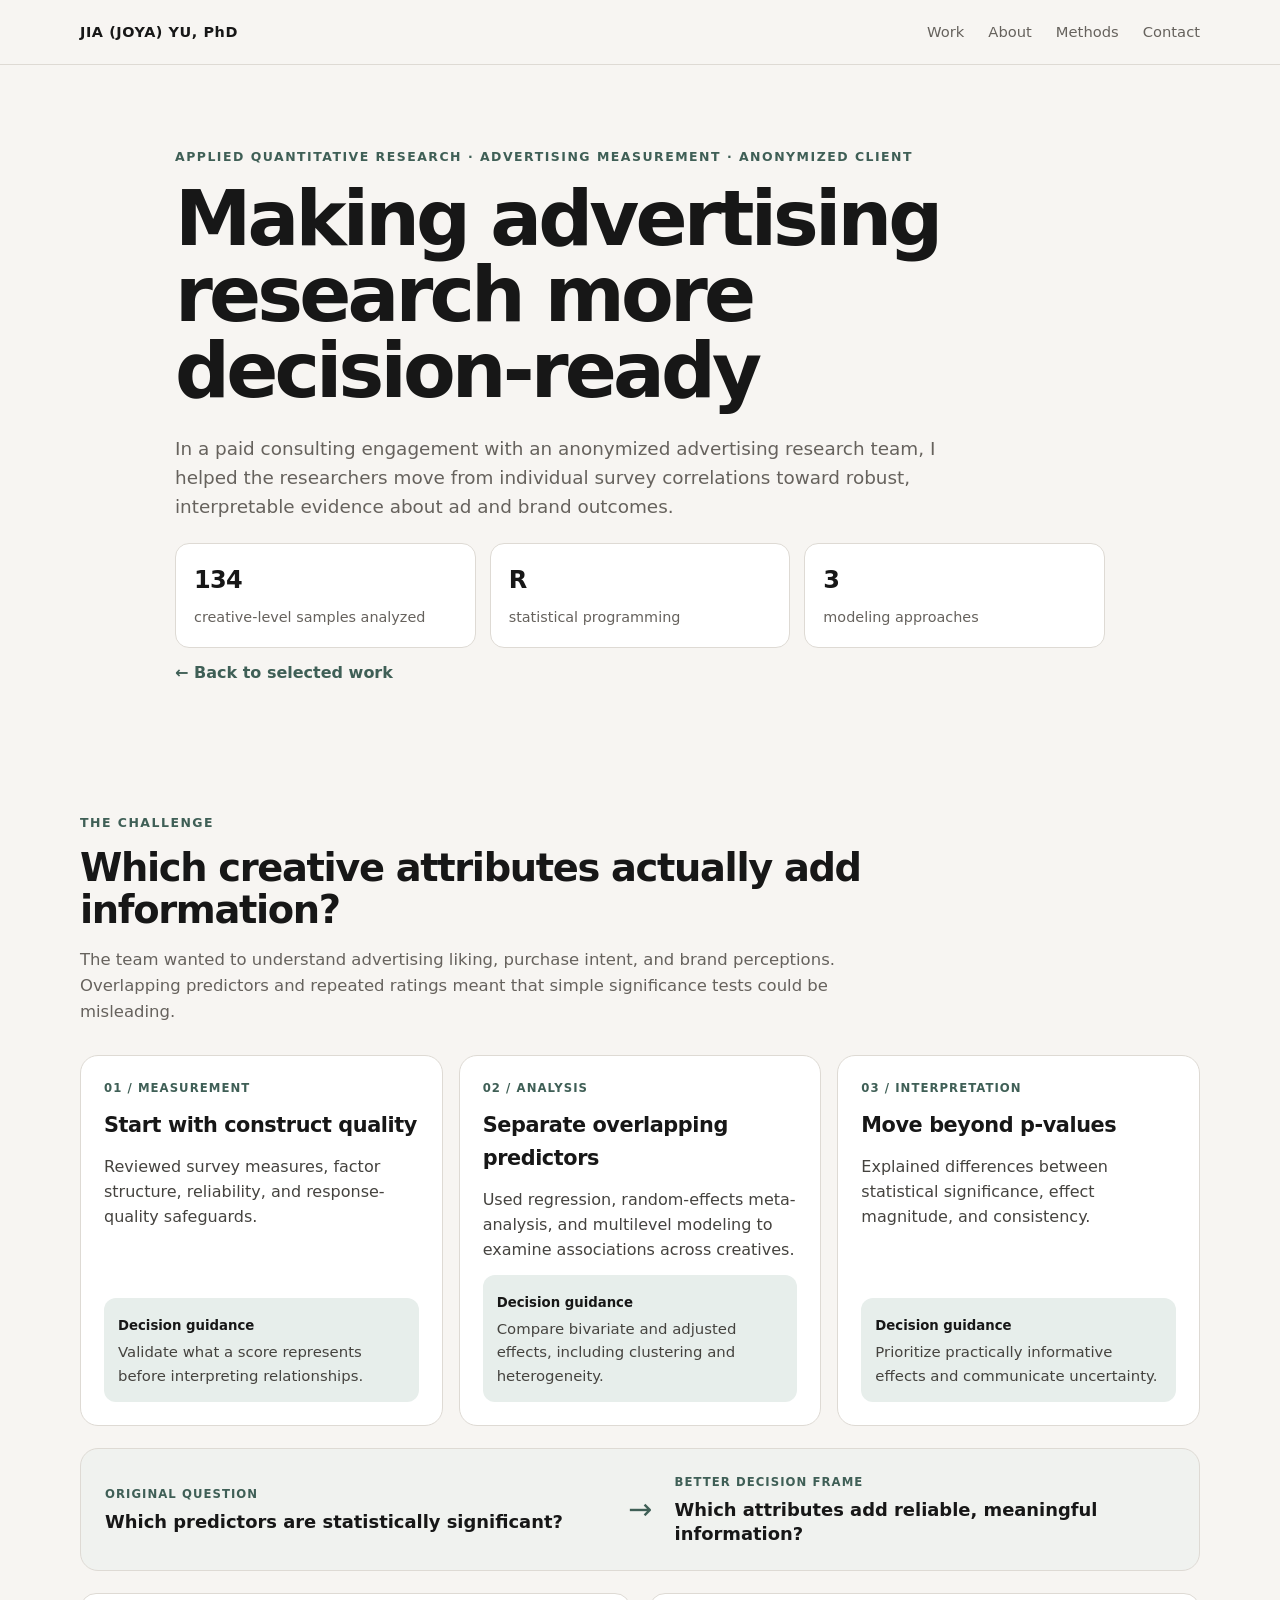
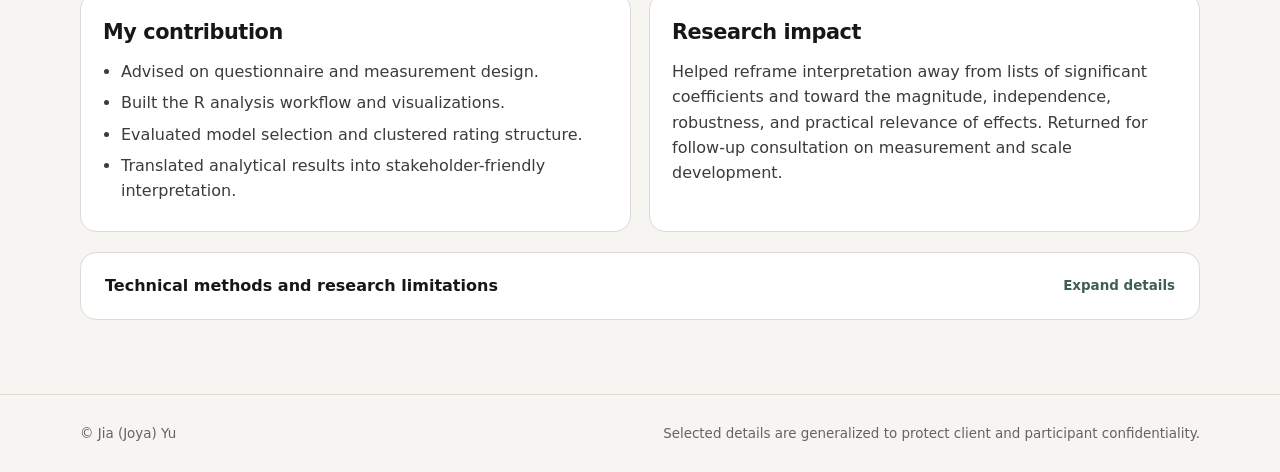
==== advertising-measurement.html @ f3799dc9 "Add anonymized advertising measurement research case" ====
<!DOCTYPE html><html lang="en"><head>
<meta name="robots" content="noindex, nofollow"><meta charset="UTF-8"><meta name="viewport" content="width=device-width,initial-scale=1"><title>Advertising Measurement Research (Anonymized) | Jia (Joya) Yu</title><link rel="stylesheet" href="styles.css"></head><body><header class="site-header"><div class="wrap nav"><a class="brand" href="index.html">JIA (JOYA) YU, PhD</a><nav><a href="index.html#work">Work</a><a href="index.html#about">About</a><a href="index.html#methods">Methods</a><a href="index.html#contact">Contact</a></nav></div></header><main><section class="case-hero wrap"><div class="eyebrow">APPLIED QUANTITATIVE RESEARCH · ADVERTISING MEASUREMENT · ANONYMIZED CLIENT</div><h1>Making advertising research more decision-ready</h1><p class="case-summary">In a paid consulting engagement with an anonymized advertising research team, I helped the researchers move from individual survey correlations toward robust, interpretable evidence about ad and brand outcomes.</p><div class="stat-row"><div class="stat"><strong>134</strong><span>creative-level samples analyzed</span></div><div class="stat"><strong>R</strong><span>statistical programming</span></div><div class="stat"><strong>3</strong><span>modeling approaches</span></div></div><a class="back" href="index.html#work">← Back to selected work</a></section>
<section class="section wrap compact-case"><div class="section-heading"><div class="eyebrow">THE CHALLENGE</div><h2>Which creative attributes actually add information?</h2><p class="case-summary">The team wanted to understand advertising liking, purchase intent, and brand perceptions. Overlapping predictors and repeated ratings meant that simple significance tests could be misleading.</p></div>
<div class="insight-grid"><article class="insight-card"><div class="insight-number">01 / MEASUREMENT</div><h3>Start with construct quality</h3><p>Reviewed survey measures, factor structure, reliability, and response-quality safeguards.</p><div class="insight-action"><strong>Decision guidance</strong><p>Validate what a score represents before interpreting relationships.</p></div></article>
<article class="insight-card"><div class="insight-number">02 / ANALYSIS</div><h3>Separate overlapping predictors</h3><p>Used regression, random-effects meta-analysis, and multilevel modeling to examine associations across creatives.</p><div class="insight-action"><strong>Decision guidance</strong><p>Compare bivariate and adjusted effects, including clustering and heterogeneity.</p></div></article>
<article class="insight-card"><div class="insight-number">03 / INTERPRETATION</div><h3>Move beyond p-values</h3><p>Explained differences between statistical significance, effect magnitude, and consistency.</p><div class="insight-action"><strong>Decision guidance</strong><p>Prioritize practically informative effects and communicate uncertainty.</p></div></article></div>
<div class="decision-strip"><div><span class="decision-label">ORIGINAL QUESTION</span><strong>Which predictors are statistically significant?</strong></div><span class="decision-arrow" aria-hidden="true">→</span><div><span class="decision-label">BETTER DECISION FRAME</span><strong>Which attributes add reliable, meaningful information?</strong></div></div>
<div class="case-grid compact-grid"><div class="case-block"><h3>My contribution</h3><ul><li>Advised on questionnaire and measurement design.</li><li>Built the R analysis workflow and visualizations.</li><li>Evaluated model selection and clustered rating structure.</li><li>Translated analytical results into stakeholder-friendly interpretation.</li></ul></div><div class="case-block"><h3>Research impact</h3><p>Helped reframe interpretation away from lists of significant coefficients and toward the magnitude, independence, robustness, and practical relevance of effects. Returned for follow-up consultation on measurement and scale development.</p></div></div>
<details class="method-details"><summary>Technical methods and research limitations <span>Expand details</span></summary><div class="method-inner"><p><strong>Analyses:</strong> Creative-level regression, random-effects meta-analysis, and multilevel models for repeated or clustered ratings; measurement and factor-structure checks.</p><p><strong>Methodological judgment:</strong> Considered multicollinearity, response quality, higher-level sample size, scale development, effect-size interpretation, and the information loss caused by dichotomizing continuous responses.</p><p><strong>Limits:</strong> Observational survey associations do not establish causal effects. This page does not claim measured business lift, product launches, or adoption of specific recommendations. Findings are generalized to protect client confidentiality.</p></div></details></section></main><footer><div class="wrap footer-copy"><span>© Jia (Joya) Yu</span><span>Selected details are generalized to protect client and participant confidentiality.</span></div></footer></body></html>
---- styles.css ----
:root {
  --bg: #f7f5f2;
  --paper: #ffffff;
  --text: #171717;
  --muted: #66625d;
  --line: #dedad4;
  --accent: #3f5f56;
  --accent-soft: #e7eeeb;
  --max: 1120px;
}
* { box-sizing: border-box; }
html { scroll-behavior: smooth; }
body {
  margin: 0; background: var(--bg); color: var(--text);
  font-family: Inter, ui-sans-serif, system-ui, -apple-system, BlinkMacSystemFont, "Segoe UI", sans-serif;
  line-height: 1.58;
}
a { color: inherit; }
.wrap { width: min(var(--max), calc(100% - 40px)); margin: 0 auto; }
.site-header {
  position: sticky; top: 0; z-index: 10;
  background: rgba(247,245,242,.95); backdrop-filter: blur(10px);
  border-bottom: 1px solid var(--line);
}
.nav { display:flex; align-items:center; justify-content:space-between; min-height:64px; }
.brand { font-weight:760; letter-spacing:.04em; font-size:.9rem; text-decoration:none; }
nav { display:flex; gap:24px; }
nav a { text-decoration:none; font-size:.92rem; color:var(--muted); }
nav a:hover { color:var(--text); }

.hero { padding: 92px 0 78px; max-width: 1020px; }
.eyebrow { color:var(--accent); font-size:.78rem; font-weight:800; letter-spacing:.12em; margin-bottom:14px; }
h1 { font-size:clamp(2.8rem, 7vw, 5.4rem); line-height:.99; letter-spacing:-.05em; margin:0 0 25px; }
h2 { font-size:clamp(2rem, 4vw, 3.1rem); line-height:1.08; letter-spacing:-.035em; margin:0; }
h3 { font-size:1.5rem; margin:0 0 10px; letter-spacing:-.02em; }
h4 { margin:0 0 8px; }
.hero-copy { max-width:780px; font-size:1.2rem; color:var(--muted); margin:0 0 28px; }
.hero-actions { display:flex; gap:12px; flex-wrap:wrap; }
.button { text-decoration:none; border-radius:999px; padding:11px 18px; font-weight:700; font-size:.95rem; border:1px solid var(--line); }
.primary { background:var(--accent); color:#fff; border-color:var(--accent); }
.secondary { background:transparent; }

.section { padding:74px 0; }
.section-heading { max-width:770px; margin-bottom:32px; }
.project-grid { display:grid; grid-template-columns:repeat(2,minmax(0,1fr)); gap:18px; }
.card {
  background:var(--paper); border:1px solid var(--line); border-radius:18px; padding:26px;
  display:flex; flex-direction:column; min-height:330px;
}
.card-kicker { font-size:.72rem; font-weight:800; color:var(--accent); letter-spacing:.08em; }
.card h3 { margin:10px 0 12px; }
.card p { color:var(--muted); margin-top:0; }
.meta {
  margin-top:auto; border-top:1px solid var(--line); padding-top:15px; display:grid; gap:3px;
}
.meta span { font-size:.75rem; color:var(--muted); text-transform:uppercase; letter-spacing:.07em; }
.meta strong { font-size:.95rem; }
.takeaway { margin-top:14px; background:var(--accent-soft); border-radius:12px; padding:12px 14px; font-size:.9rem; }
.confidentiality { color:var(--muted); font-size:.88rem; margin-top:20px; }

.alt { background:#ece9e4; }
.split { display:grid; grid-template-columns:.9fr 1.1fr; gap:56px; align-items:start; }
.body-copy p { margin-top:0; font-size:1.05rem; color:#3b3936; }

.methods-grid { display:grid; grid-template-columns:repeat(3,1fr); gap:18px; }
.methods-grid > div { border-top:1px solid var(--line); padding-top:16px; }
.methods-grid p { color:var(--muted); margin:0; }

.contact { display:grid; grid-template-columns:1.1fr .9fr; gap:44px; align-items:end; }
.contact-links { display:grid; gap:8px; color:var(--muted); }
.contact-links a { color:var(--text); font-weight:750; text-decoration:none; }

.case-hero { padding:82px 0 54px; max-width:930px; }
.case-hero h1 { font-size:clamp(2.5rem,6vw,4.8rem); }
.case-summary { max-width:800px; font-size:1.15rem; color:var(--muted); }
.case-grid { display:grid; grid-template-columns:1fr 1fr; gap:18px; }
.case-block {
  background:var(--paper); border:1px solid var(--line); border-radius:16px; padding:24px;
}
.case-block p { margin:0; color:#3d3b38; }
.case-block ul { margin:8px 0 0 18px; padding:0; color:#3d3b38; }
.case-block li { margin:6px 0; }
.full { grid-column:1 / -1; }
.callout {
  background:var(--accent-soft); border-radius:16px; padding:24px;
  font-size:1.08rem;
}
.stat-row { display:grid; grid-template-columns:repeat(3,1fr); gap:14px; margin-top:22px; }
.stat { background:var(--paper); border:1px solid var(--line); border-radius:14px; padding:18px; }
.stat strong { display:block; font-size:1.5rem; letter-spacing:-.03em; margin-bottom:4px; }
.stat span { color:var(--muted); font-size:.9rem; }
.back { display:inline-block; margin-top:12px; color:var(--accent); font-weight:750; text-decoration:none; }

footer { padding:28px 0; border-top:1px solid var(--line); }
.footer-copy { display:flex; justify-content:space-between; gap:16px; color:var(--muted); font-size:.84rem; }

@media (max-width:760px) {
  nav { gap:14px; }
  nav a { font-size:.84rem; }
  .hero, .case-hero { padding:72px 0 54px; }
  .project-grid, .split, .methods-grid, .contact, .case-grid, .stat-row { grid-template-columns:1fr; }
  .full { grid-column:auto; }
  .card { min-height:auto; }
  .footer-copy { flex-direction:column; }
}

.portfolio-visual { margin: 26px 0 10px; }
.portfolio-visual img { width:100%; height:auto; display:block; border-radius:18px; border:1px solid var(--line); }
.visual-note { color:var(--muted); font-size:.88rem; margin-top:8px; }

.span-feature-grid { display:grid; grid-template-columns:repeat(3,1fr); gap:16px; margin-top:20px; }
.span-feature { background:#fbfaf8; border:1px solid var(--line); border-radius:16px; padding:20px; min-height:170px; }
.span-feature h4 { margin:0 0 8px; font-size:1.05rem; }
.span-feature p { margin:0; color:var(--muted); }
.dashboard-hero { background:#fff; border:1px solid var(--line); border-radius:18px; padding:18px; }
.dashboard-hero img { width:100%; display:block; border-radius:12px; }
.screen-grid { display:grid; grid-template-columns:1fr 1fr; gap:18px; margin-top:20px; }
.screen-card { background:#fbfaf8; border:1px solid var(--line); border-radius:16px; padding:14px; }
.screen-card img { width:100%; height:auto; display:block; border-radius:10px; border:1px solid var(--line); }
.screen-card h4 { margin:12px 0 5px; }
.screen-card p { margin:0; color:var(--muted); font-size:.92rem; }
@media (max-width:760px) {
  .span-feature-grid, .screen-grid { grid-template-columns:1fr; }
  .span-feature { min-height:auto; }
}

.dashboard-feature{background:#fff;border:1px solid var(--line);border-radius:18px;padding:18px;margin-top:18px}
.dashboard-feature img{width:100%;height:auto;display:block;border-radius:12px}
.screen-grid{display:grid;grid-template-columns:1fr 1fr;gap:18px;margin-top:18px}
.screen-card{background:#fbfaf8;border:1px solid var(--line);border-radius:16px;padding:14px}
.screen-card img{width:100%;height:auto;display:block;border-radius:10px;border:1px solid var(--line)}
.screen-card h4{margin:12px 0 5px}
.screen-card p{margin:0;color:var(--muted);font-size:.92rem}
.feature-grid{display:grid;grid-template-columns:repeat(3,1fr);gap:16px;margin-top:18px}
.feature-grid>div{background:#fbfaf8;border:1px solid var(--line);border-radius:14px;padding:18px}
.feature-grid p{margin:0;color:var(--muted)}
@media(max-width:760px){.screen-grid,.feature-grid{grid-template-columns:1fr}}

.covid-visual{margin:22px 0 8px}
.covid-visual img{width:100%;height:auto;display:block;border-radius:18px;border:1px solid var(--line)}
.original-slide{background:#fff;border:1px solid var(--line);border-radius:18px;padding:14px}
.original-slide img{width:100%;height:auto;display:block;border-radius:10px}
.result-grid{display:grid;grid-template-columns:repeat(3,1fr);gap:16px}
.result-grid>div{background:#fbfaf8;border:1px solid var(--line);border-radius:14px;padding:18px}
.result-grid strong{display:block;font-size:1.3rem;margin-bottom:6px}
@media(max-width:760px){.result-grid{grid-template-columns:1fr}}

.impact-metrics{display:grid;grid-template-columns:repeat(4,1fr);gap:14px;margin:20px 0 18px}
.impact-metric{background:#fbfaf8;border:1px solid var(--line);border-radius:16px;padding:18px;text-align:center}
.impact-metric strong{display:block;font-size:1.7rem;line-height:1.1;margin-bottom:6px}
.impact-metric span{display:block;color:var(--muted);font-size:.92rem;line-height:1.35}
.institution-strip{margin-top:16px;padding:16px 18px;background:#fff;border:1px solid var(--line);border-radius:14px;color:var(--muted);line-height:1.65}
.topic-chips{display:flex;flex-wrap:wrap;gap:8px;margin-top:14px}
.topic-chips span{background:var(--accent-soft);border-radius:999px;padding:7px 11px;font-size:.9rem}
@media(max-width:760px){.impact-metrics{grid-template-columns:1fr 1fr}}

/* Compact, decision-led research case studies */
.compact-case .section-heading{max-width:850px;margin-bottom:30px}
.compact-case .section-heading h2{font-size:clamp(1.65rem,3vw,2.55rem)}
.compact-case .section-heading .case-summary{font-size:1.03rem}
.insight-grid{display:grid;grid-template-columns:repeat(3,minmax(0,1fr));gap:16px;margin-bottom:22px}
.insight-card{background:var(--paper);border:1px solid var(--line);border-radius:18px;padding:23px;display:flex;flex-direction:column;gap:12px}
.insight-card h3{font-size:1.3rem;margin:0}
.insight-card>p{margin:0;color:#45433f}
.insight-number,.decision-label{font-size:.73rem;font-weight:800;letter-spacing:.09em;color:var(--accent)}
.insight-action{margin-top:auto;background:var(--accent-soft);border-radius:12px;padding:14px}
.insight-action>strong{font-size:.83rem}
.insight-action p{margin:4px 0 0;font-size:.93rem;color:#45433f}
.decision-strip{display:grid;grid-template-columns:1fr 45px 1fr;align-items:center;gap:12px;padding:24px;border:1px solid var(--line);border-radius:18px;background:#f0f2ef;margin:0 0 22px}
.decision-strip>div{display:grid;gap:6px}
.decision-strip strong{font-size:1.12rem;line-height:1.35}
.decision-arrow{text-align:center;color:var(--accent);font-size:1.8rem}
.compact-grid{margin-bottom:20px}
.compact-grid .case-block{padding:22px}
.compact-grid .case-block h3{font-size:1.3rem}
.compact-grid .visual-note{margin-top:14px}
.method-details{border:1px solid var(--line);background:var(--paper);border-radius:16px;overflow:hidden}
.method-details summary{cursor:pointer;list-style:none;font-weight:750;padding:20px 24px;display:flex;justify-content:space-between;align-items:center;gap:15px}
.method-details summary::-webkit-details-marker{display:none}
.method-details summary span{color:var(--accent);font-size:.84rem}
.method-inner{border-top:1px solid var(--line);padding:20px 24px;color:#45433f}
.method-inner p{margin:0 0 14px}
.method-inner p:last-child{margin-bottom:0}
@media(max-width:800px){.insight-grid{grid-template-columns:1fr}.decision-strip{grid-template-columns:1fr}.decision-arrow{transform:rotate(90deg)}}

/* Emerging AI research interests */
.exploring-grid{display:grid;grid-template-columns:1fr 1fr;gap:20px}
.explore-item{border-top:2px solid var(--accent);padding:20px 4px 4px}
.explore-item h3{font-size:1.25rem}
.explore-item p{margin:0;color:#45433f}
.exploring-footnote{margin:26px 0 0;color:var(--muted);font-size:.96rem;max-width:880px}
.exploring-footnote a{color:var(--accent);font-weight:700}
@media(max-width:760px){.exploring-grid{grid-template-columns:1fr}}

/* AI product prototypes, visual case study */
.prototype-hero{padding-bottom:30px}
.prototype-section{padding-top:18px}
.prototype-feature{display:grid;grid-template-columns:minmax(230px,.85fr) minmax(0,1.15fr);gap:clamp(28px,5vw,80px);align-items:center;padding:36px 0 68px;border-bottom:1px solid var(--line)}
.prototype-feature-reverse .prototype-image{order:2}
.prototype-feature-reverse .prototype-copy{order:1}
.prototype-image{display:flex;flex-direction:column;align-items:center;gap:10px}
.prototype-phone{background:#f0eae0;border:8px solid #e3dfd8;border-radius:28px;padding:0;box-shadow:0 16px 38px rgba(30,36,33,.12);overflow:hidden;max-width:270px;width:100%}
.prototype-phone img{display:block;width:100%;height:auto}
.prototype-hush{background:#fff0e6;border-color:#f0dcd0}
.prototype-caption{font-size:.8rem;color:var(--muted);margin:0}
.prototype-copy h2{font-size:clamp(2.1rem,4vw,3.5rem);margin-bottom:14px}
.prototype-copy>p{max-width:560px;color:#46433e}
.prototype-copy .prototype-lead{font-size:1.22rem;color:var(--text);font-weight:650}
.prototype-facts{display:grid;gap:0;margin:24px 0}
.prototype-facts>div{padding:12px 0;border-top:1px solid var(--line);display:grid;grid-template-columns:155px 1fr;gap:15px}
.prototype-facts strong{font-size:.94rem}
.prototype-facts span{font-size:.94rem;color:var(--muted)}
.prototype-copy .prototype-note{padding:17px 20px;background:var(--accent-soft);border-radius:13px;color:#333e39;font-size:.95rem}
.prototype-footer{padding:60px 0 15px;max-width:820px}
.prototype-footer h2{font-size:clamp(1.8rem,3vw,2.5rem)}
.prototype-footer p{color:#46433e}
@media(max-width:760px){.prototype-feature{grid-template-columns:1fr;gap:28px}.prototype-feature-reverse .prototype-image,.prototype-feature-reverse .prototype-copy{order:initial}.prototype-facts>div{grid-template-columns:1fr;gap:3px}.prototype-phone{max-width:245px}}

/* Early discovery and product thinking on prototype case study */
.prototype-intro{padding:0 0 20px}
.prototype-process{display:flex;align-items:center;justify-content:space-between;gap:10px;padding:17px 20px;border:1px solid var(--line);background:#fff;border-radius:16px;flex-wrap:wrap}
.prototype-process span{font-size:.84rem;font-weight:700;color:var(--accent);display:flex;align-items:center;gap:10px}
.prototype-process span:not(:last-child)::after{content:"→";color:#a3ada6;font-weight:500;margin-left:12px}
.prototype-discovery-note{font-size:.87rem;color:var(--muted);margin:11px 4px 0}
.prototype-story h3{font-size:.82rem;letter-spacing:.07em;text-transform:uppercase;color:var(--accent);margin:21px 0 5px}
.prototype-story p{color:#46433e;margin:0;line-height:1.62}
.prototype-story h3:first-child{margin-top:17px}
@media(max-width:760px){.prototype-process{justify-content:flex-start;gap:9px 15px}.prototype-process span:not(:last-child)::after{margin-left:4px}.prototype-intro{padding-bottom:8px}}

/* Clear capability labels on all eight portfolio cards */
.card-strength{font-size:.88rem;color:#3d514a;line-height:1.45;margin:-2px 0 14px;padding-left:12px;border-left:2px solid #9fb3a9}
.card-strength strong{font-weight:750}

/* Improve readability of the detailed On the Spot app screenshot. */
.prototype-workout{max-width:390px}
.prototype-zoom-link{display:block;cursor:zoom-in}
.prototype-zoom-link:focus-visible{outline:3px solid var(--accent);outline-offset:-4px}
@media(max-width:760px){.prototype-workout{max-width:min(100%,360px)}}
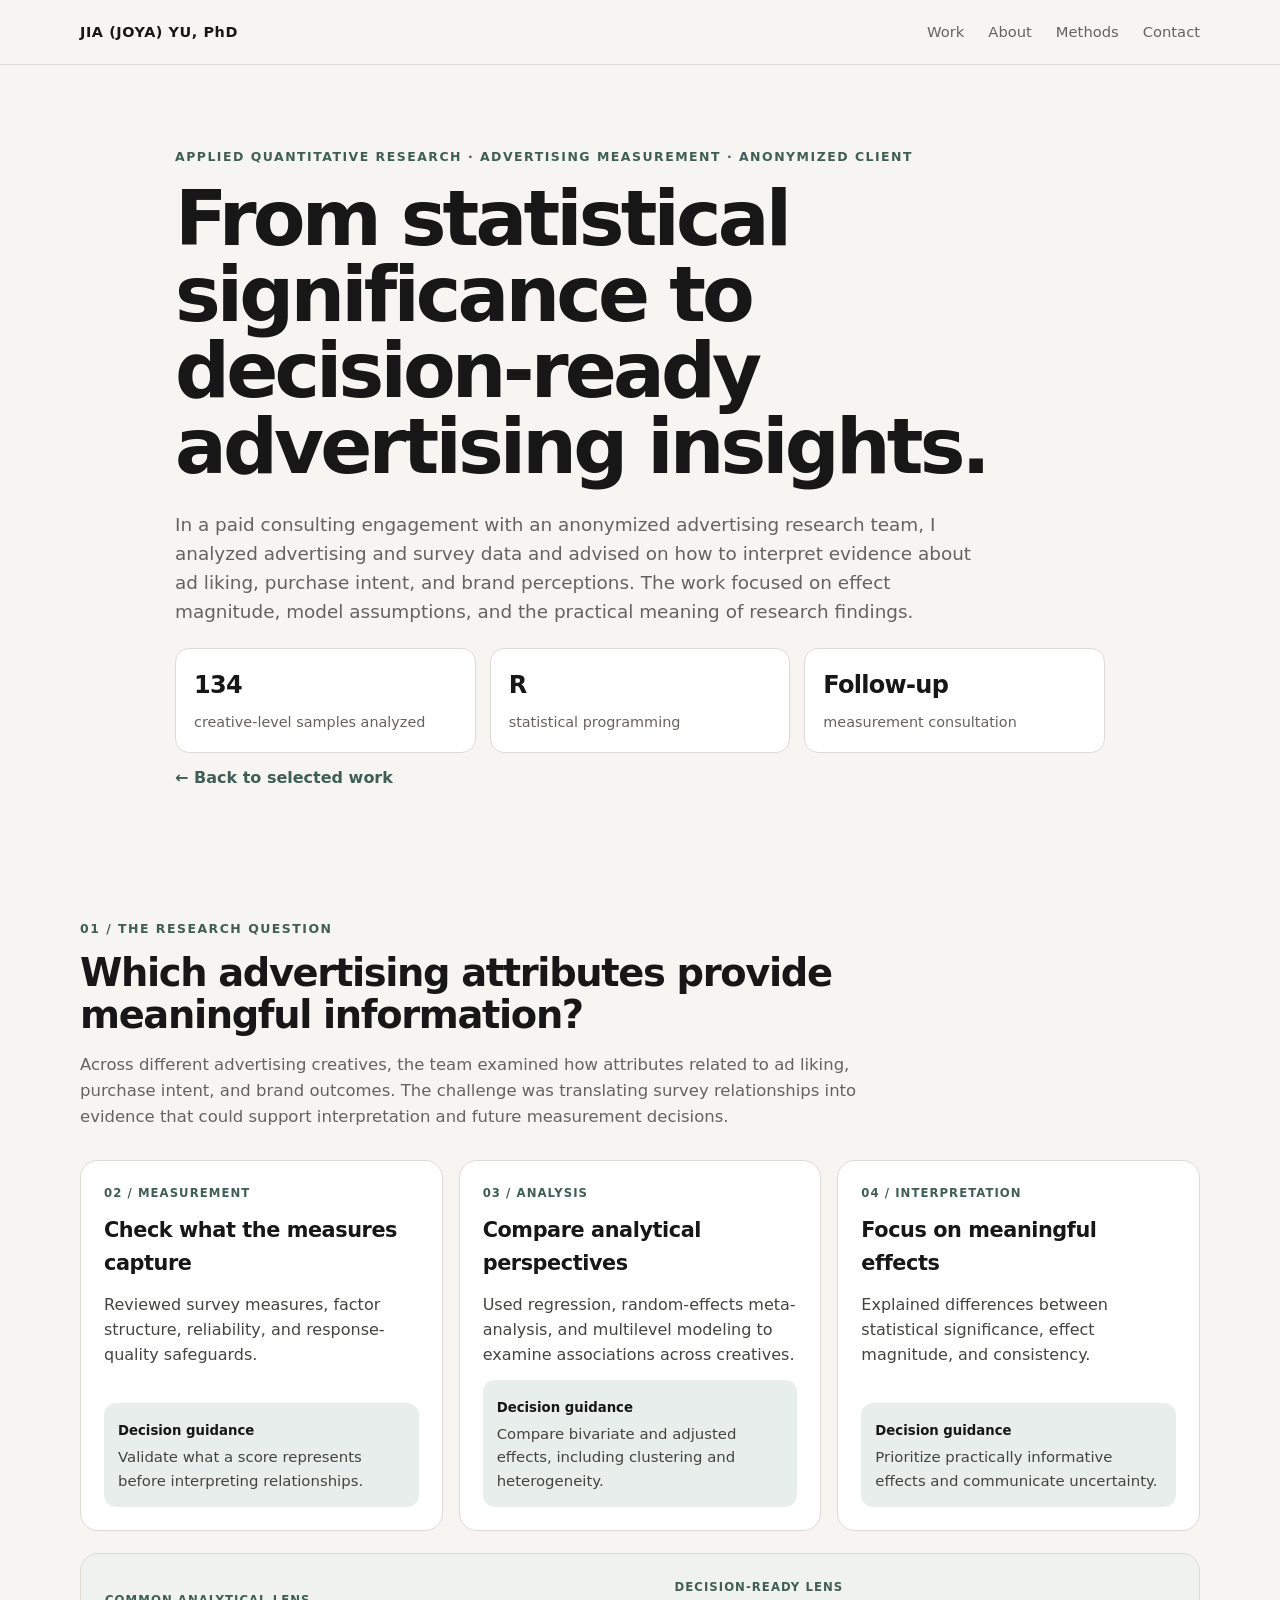
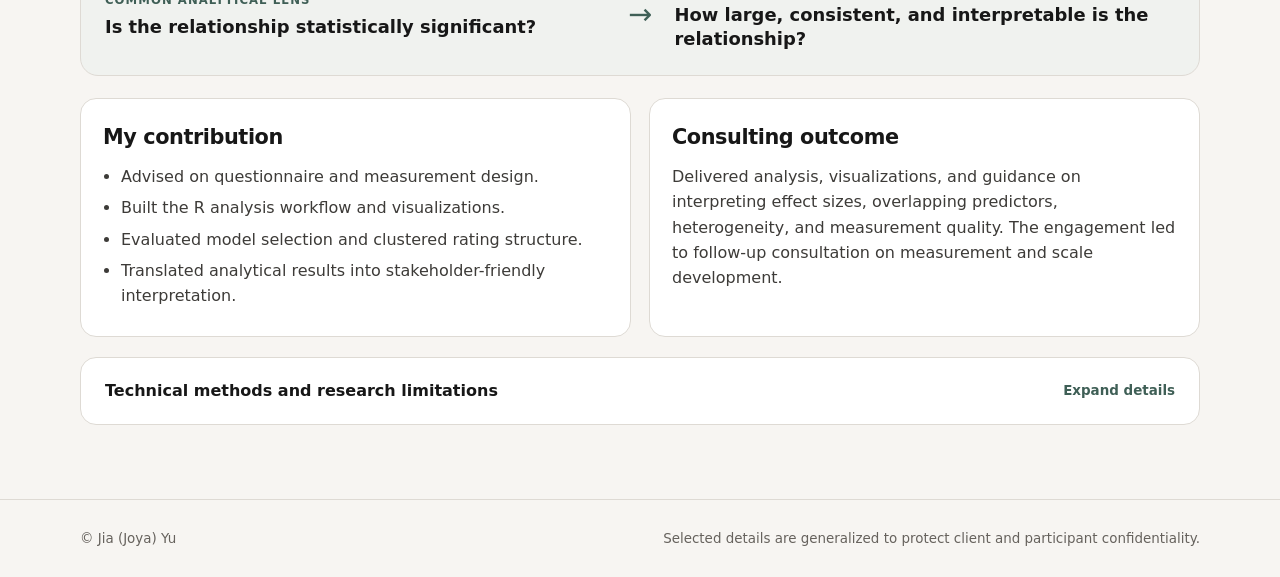
==== commit e9130375: "Reframe anonymized advertising case around analytical judgment and consulting outcomes" ====
--- a/advertising-measurement.html
+++ b/advertising-measurement.html
@@ -1,9 +1,9 @@
 <!DOCTYPE html><html lang="en"><head>
-<meta name="robots" content="noindex, nofollow"><meta charset="UTF-8"><meta name="viewport" content="width=device-width,initial-scale=1"><title>Advertising Measurement Research (Anonymized) | Jia (Joya) Yu</title><link rel="stylesheet" href="styles.css"></head><body><header class="site-header"><div class="wrap nav"><a class="brand" href="index.html">JIA (JOYA) YU, PhD</a><nav><a href="index.html#work">Work</a><a href="index.html#about">About</a><a href="index.html#methods">Methods</a><a href="index.html#contact">Contact</a></nav></div></header><main><section class="case-hero wrap"><div class="eyebrow">APPLIED QUANTITATIVE RESEARCH · ADVERTISING MEASUREMENT · ANONYMIZED CLIENT</div><h1>Making advertising research more decision-ready</h1><p class="case-summary">In a paid consulting engagement with an anonymized advertising research team, I helped the researchers move from individual survey correlations toward robust, interpretable evidence about ad and brand outcomes.</p><div class="stat-row"><div class="stat"><strong>134</strong><span>creative-level samples analyzed</span></div><div class="stat"><strong>R</strong><span>statistical programming</span></div><div class="stat"><strong>3</strong><span>modeling approaches</span></div></div><a class="back" href="index.html#work">← Back to selected work</a></section>
-<section class="section wrap compact-case"><div class="section-heading"><div class="eyebrow">THE CHALLENGE</div><h2>Which creative attributes actually add information?</h2><p class="case-summary">The team wanted to understand advertising liking, purchase intent, and brand perceptions. Overlapping predictors and repeated ratings meant that simple significance tests could be misleading.</p></div>
-<div class="insight-grid"><article class="insight-card"><div class="insight-number">01 / MEASUREMENT</div><h3>Start with construct quality</h3><p>Reviewed survey measures, factor structure, reliability, and response-quality safeguards.</p><div class="insight-action"><strong>Decision guidance</strong><p>Validate what a score represents before interpreting relationships.</p></div></article>
-<article class="insight-card"><div class="insight-number">02 / ANALYSIS</div><h3>Separate overlapping predictors</h3><p>Used regression, random-effects meta-analysis, and multilevel modeling to examine associations across creatives.</p><div class="insight-action"><strong>Decision guidance</strong><p>Compare bivariate and adjusted effects, including clustering and heterogeneity.</p></div></article>
-<article class="insight-card"><div class="insight-number">03 / INTERPRETATION</div><h3>Move beyond p-values</h3><p>Explained differences between statistical significance, effect magnitude, and consistency.</p><div class="insight-action"><strong>Decision guidance</strong><p>Prioritize practically informative effects and communicate uncertainty.</p></div></article></div>
-<div class="decision-strip"><div><span class="decision-label">ORIGINAL QUESTION</span><strong>Which predictors are statistically significant?</strong></div><span class="decision-arrow" aria-hidden="true">→</span><div><span class="decision-label">BETTER DECISION FRAME</span><strong>Which attributes add reliable, meaningful information?</strong></div></div>
-<div class="case-grid compact-grid"><div class="case-block"><h3>My contribution</h3><ul><li>Advised on questionnaire and measurement design.</li><li>Built the R analysis workflow and visualizations.</li><li>Evaluated model selection and clustered rating structure.</li><li>Translated analytical results into stakeholder-friendly interpretation.</li></ul></div><div class="case-block"><h3>Research impact</h3><p>Helped reframe interpretation away from lists of significant coefficients and toward the magnitude, independence, robustness, and practical relevance of effects. Returned for follow-up consultation on measurement and scale development.</p></div></div>
-<details class="method-details"><summary>Technical methods and research limitations <span>Expand details</span></summary><div class="method-inner"><p><strong>Analyses:</strong> Creative-level regression, random-effects meta-analysis, and multilevel models for repeated or clustered ratings; measurement and factor-structure checks.</p><p><strong>Methodological judgment:</strong> Considered multicollinearity, response quality, higher-level sample size, scale development, effect-size interpretation, and the information loss caused by dichotomizing continuous responses.</p><p><strong>Limits:</strong> Observational survey associations do not establish causal effects. This page does not claim measured business lift, product launches, or adoption of specific recommendations. Findings are generalized to protect client confidentiality.</p></div></details></section></main><footer><div class="wrap footer-copy"><span>© Jia (Joya) Yu</span><span>Selected details are generalized to protect client and participant confidentiality.</span></div></footer></body></html>+<meta name="robots" content="noindex, nofollow"><meta charset="UTF-8"><meta name="viewport" content="width=device-width,initial-scale=1"><title>Advertising Measurement Research (Anonymized) | Jia (Joya) Yu</title><link rel="stylesheet" href="styles.css"></head><body><header class="site-header"><div class="wrap nav"><a class="brand" href="index.html">JIA (JOYA) YU, PhD</a><nav><a href="index.html#work">Work</a><a href="index.html#about">About</a><a href="index.html#methods">Methods</a><a href="index.html#contact">Contact</a></nav></div></header><main><section class="case-hero wrap"><div class="eyebrow">APPLIED QUANTITATIVE RESEARCH · ADVERTISING MEASUREMENT · ANONYMIZED CLIENT</div><h1>From statistical significance to decision-ready advertising insights.</h1><p class="case-summary">In a paid consulting engagement with an anonymized advertising research team, I analyzed advertising and survey data and advised on how to interpret evidence about ad liking, purchase intent, and brand perceptions. The work focused on effect magnitude, model assumptions, and the practical meaning of research findings.</p><div class="stat-row"><div class="stat"><strong>134</strong><span>creative-level samples analyzed</span></div><div class="stat"><strong>R</strong><span>statistical programming</span></div><div class="stat"><strong>Follow-up</strong><span>measurement consultation</span></div></div><a class="back" href="index.html#work">← Back to selected work</a></section>
+<section class="section wrap compact-case"><div class="section-heading"><div class="eyebrow">01 / THE RESEARCH QUESTION</div><h2>Which advertising attributes provide meaningful information?</h2><p class="case-summary">Across different advertising creatives, the team examined how attributes related to ad liking, purchase intent, and brand outcomes. The challenge was translating survey relationships into evidence that could support interpretation and future measurement decisions.</p></div>
+<div class="insight-grid"><article class="insight-card"><div class="insight-number">02 / MEASUREMENT</div><h3>Check what the measures capture</h3><p>Reviewed survey measures, factor structure, reliability, and response-quality safeguards.</p><div class="insight-action"><strong>Decision guidance</strong><p>Validate what a score represents before interpreting relationships.</p></div></article>
+<article class="insight-card"><div class="insight-number">03 / ANALYSIS</div><h3>Compare analytical perspectives</h3><p>Used regression, random-effects meta-analysis, and multilevel modeling to examine associations across creatives.</p><div class="insight-action"><strong>Decision guidance</strong><p>Compare bivariate and adjusted effects, including clustering and heterogeneity.</p></div></article>
+<article class="insight-card"><div class="insight-number">04 / INTERPRETATION</div><h3>Focus on meaningful effects</h3><p>Explained differences between statistical significance, effect magnitude, and consistency.</p><div class="insight-action"><strong>Decision guidance</strong><p>Prioritize practically informative effects and communicate uncertainty.</p></div></article></div>
+<div class="decision-strip"><div><span class="decision-label">COMMON ANALYTICAL LENS</span><strong>Is the relationship statistically significant?</strong></div><span class="decision-arrow" aria-hidden="true">→</span><div><span class="decision-label">DECISION-READY LENS</span><strong>How large, consistent, and interpretable is the relationship?</strong></div></div>
+<div class="case-grid compact-grid"><div class="case-block"><h3>My contribution</h3><ul><li>Advised on questionnaire and measurement design.</li><li>Built the R analysis workflow and visualizations.</li><li>Evaluated model selection and clustered rating structure.</li><li>Translated analytical results into stakeholder-friendly interpretation.</li></ul></div><div class="case-block"><h3>Consulting outcome</h3><p>Delivered analysis, visualizations, and guidance on interpreting effect sizes, overlapping predictors, heterogeneity, and measurement quality. The engagement led to follow-up consultation on measurement and scale development.</p></div></div>
+<details class="method-details"><summary>Technical methods and research limitations <span>Expand details</span></summary><div class="method-inner"><p><strong>Analyses:</strong> Creative-level regression, random-effects meta-analysis, and multilevel models for repeated or clustered ratings; measurement and factor-structure checks.</p><p><strong>Methodological judgment:</strong> Considered multicollinearity, response quality, higher-level sample size, scale development, effect-size interpretation, and the information loss caused by dichotomizing continuous responses.</p><p><strong>Interpretation:</strong> Survey associations are observational and should not be interpreted as causal advertising effects. The outcome described here is consulting analysis and methodological guidance, not a measured campaign lift.</p></div></details></section></main><footer><div class="wrap footer-copy"><span>© Jia (Joya) Yu</span><span>Selected details are generalized to protect client and participant confidentiality.</span></div></footer></body></html>
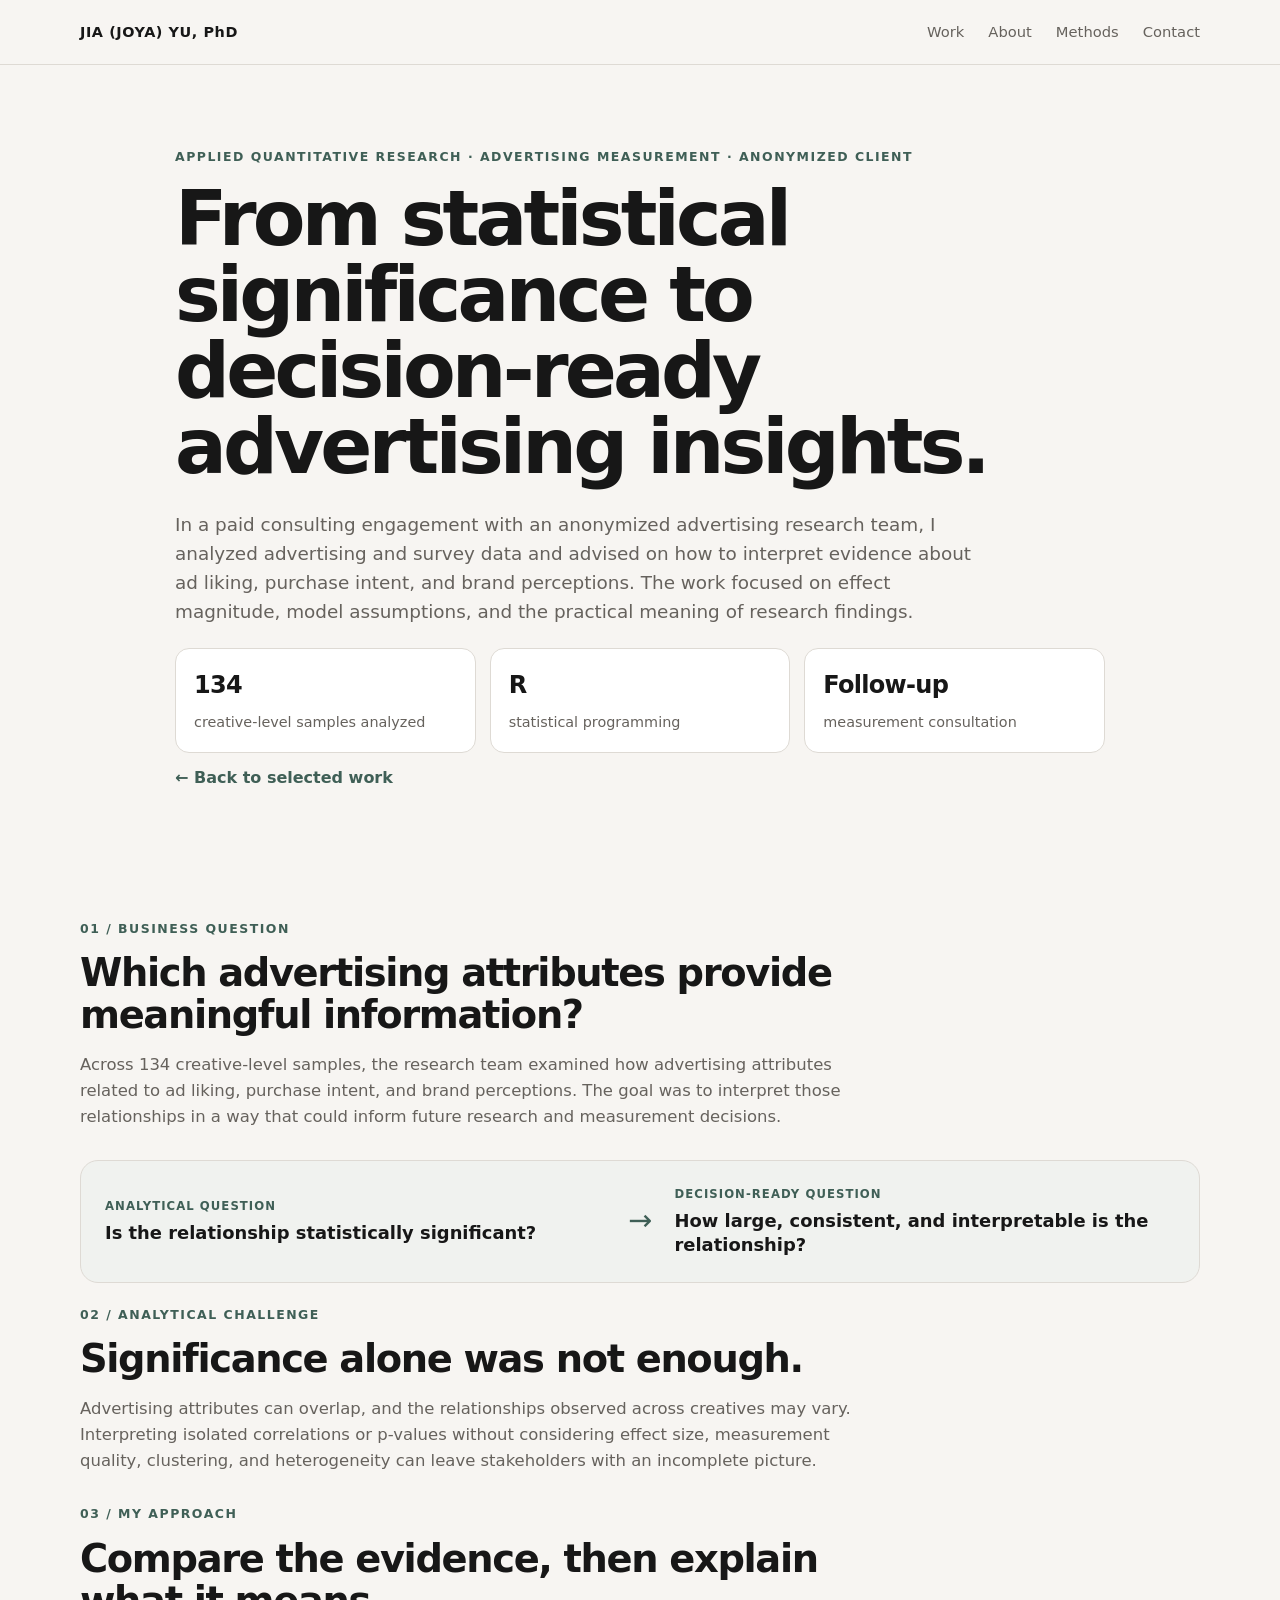
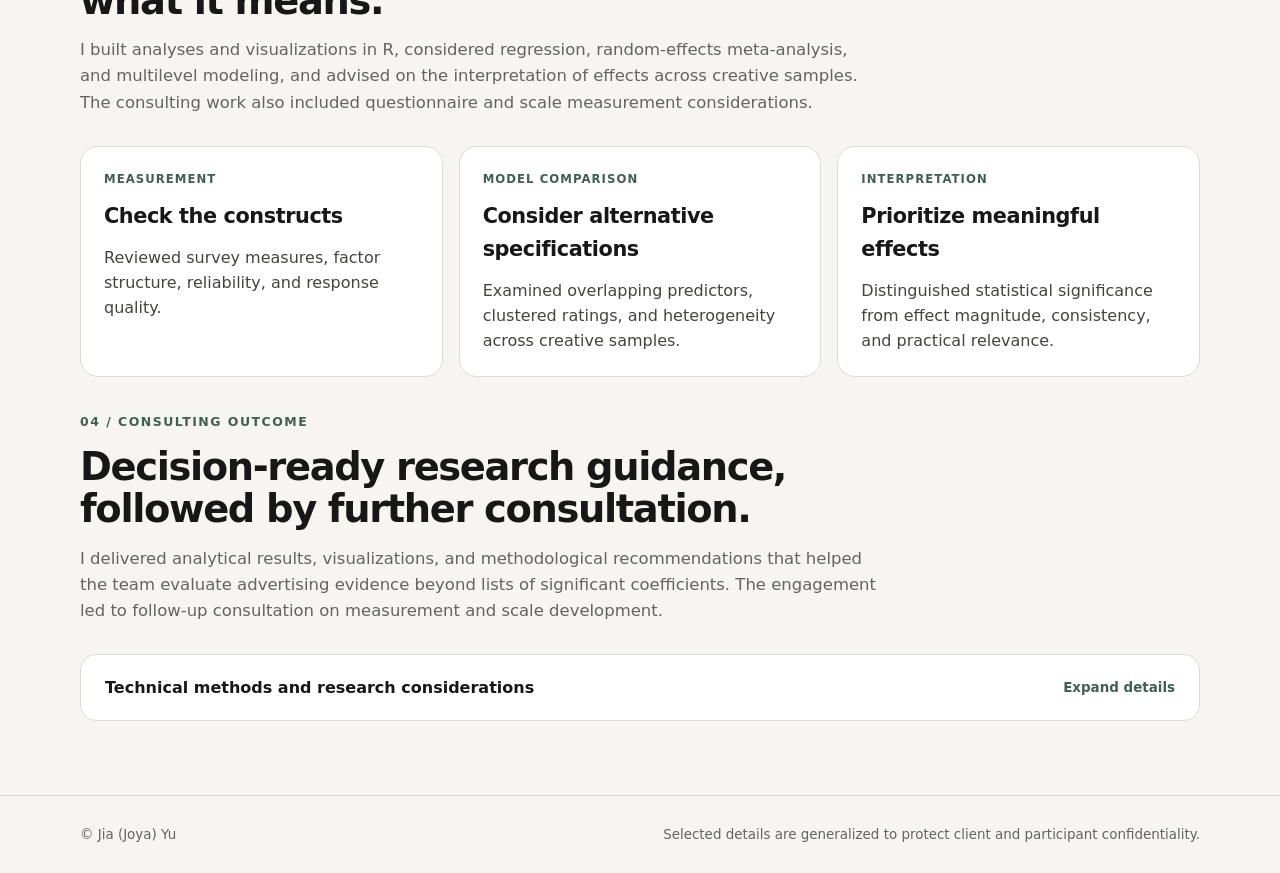
==== commit 2c1d1cc8: "Restructure advertising case around business question analytical judgment and consulting outcome" ====
--- a/advertising-measurement.html
+++ b/advertising-measurement.html
@@ -1,9 +1,16 @@
 <!DOCTYPE html><html lang="en"><head>
 <meta name="robots" content="noindex, nofollow"><meta charset="UTF-8"><meta name="viewport" content="width=device-width,initial-scale=1"><title>Advertising Measurement Research (Anonymized) | Jia (Joya) Yu</title><link rel="stylesheet" href="styles.css"></head><body><header class="site-header"><div class="wrap nav"><a class="brand" href="index.html">JIA (JOYA) YU, PhD</a><nav><a href="index.html#work">Work</a><a href="index.html#about">About</a><a href="index.html#methods">Methods</a><a href="index.html#contact">Contact</a></nav></div></header><main><section class="case-hero wrap"><div class="eyebrow">APPLIED QUANTITATIVE RESEARCH · ADVERTISING MEASUREMENT · ANONYMIZED CLIENT</div><h1>From statistical significance to decision-ready advertising insights.</h1><p class="case-summary">In a paid consulting engagement with an anonymized advertising research team, I analyzed advertising and survey data and advised on how to interpret evidence about ad liking, purchase intent, and brand perceptions. The work focused on effect magnitude, model assumptions, and the practical meaning of research findings.</p><div class="stat-row"><div class="stat"><strong>134</strong><span>creative-level samples analyzed</span></div><div class="stat"><strong>R</strong><span>statistical programming</span></div><div class="stat"><strong>Follow-up</strong><span>measurement consultation</span></div></div><a class="back" href="index.html#work">← Back to selected work</a></section>
-<section class="section wrap compact-case"><div class="section-heading"><div class="eyebrow">01 / THE RESEARCH QUESTION</div><h2>Which advertising attributes provide meaningful information?</h2><p class="case-summary">Across different advertising creatives, the team examined how attributes related to ad liking, purchase intent, and brand outcomes. The challenge was translating survey relationships into evidence that could support interpretation and future measurement decisions.</p></div>
-<div class="insight-grid"><article class="insight-card"><div class="insight-number">02 / MEASUREMENT</div><h3>Check what the measures capture</h3><p>Reviewed survey measures, factor structure, reliability, and response-quality safeguards.</p><div class="insight-action"><strong>Decision guidance</strong><p>Validate what a score represents before interpreting relationships.</p></div></article>
-<article class="insight-card"><div class="insight-number">03 / ANALYSIS</div><h3>Compare analytical perspectives</h3><p>Used regression, random-effects meta-analysis, and multilevel modeling to examine associations across creatives.</p><div class="insight-action"><strong>Decision guidance</strong><p>Compare bivariate and adjusted effects, including clustering and heterogeneity.</p></div></article>
-<article class="insight-card"><div class="insight-number">04 / INTERPRETATION</div><h3>Focus on meaningful effects</h3><p>Explained differences between statistical significance, effect magnitude, and consistency.</p><div class="insight-action"><strong>Decision guidance</strong><p>Prioritize practically informative effects and communicate uncertainty.</p></div></article></div>
-<div class="decision-strip"><div><span class="decision-label">COMMON ANALYTICAL LENS</span><strong>Is the relationship statistically significant?</strong></div><span class="decision-arrow" aria-hidden="true">→</span><div><span class="decision-label">DECISION-READY LENS</span><strong>How large, consistent, and interpretable is the relationship?</strong></div></div>
-<div class="case-grid compact-grid"><div class="case-block"><h3>My contribution</h3><ul><li>Advised on questionnaire and measurement design.</li><li>Built the R analysis workflow and visualizations.</li><li>Evaluated model selection and clustered rating structure.</li><li>Translated analytical results into stakeholder-friendly interpretation.</li></ul></div><div class="case-block"><h3>Consulting outcome</h3><p>Delivered analysis, visualizations, and guidance on interpreting effect sizes, overlapping predictors, heterogeneity, and measurement quality. The engagement led to follow-up consultation on measurement and scale development.</p></div></div>
-<details class="method-details"><summary>Technical methods and research limitations <span>Expand details</span></summary><div class="method-inner"><p><strong>Analyses:</strong> Creative-level regression, random-effects meta-analysis, and multilevel models for repeated or clustered ratings; measurement and factor-structure checks.</p><p><strong>Methodological judgment:</strong> Considered multicollinearity, response quality, higher-level sample size, scale development, effect-size interpretation, and the information loss caused by dichotomizing continuous responses.</p><p><strong>Interpretation:</strong> Survey associations are observational and should not be interpreted as causal advertising effects. The outcome described here is consulting analysis and methodological guidance, not a measured campaign lift.</p></div></details></section></main><footer><div class="wrap footer-copy"><span>© Jia (Joya) Yu</span><span>Selected details are generalized to protect client and participant confidentiality.</span></div></footer></body></html>+<section class="section wrap compact-case">
+<div class="section-heading"><div class="eyebrow">01 / BUSINESS QUESTION</div><h2>Which advertising attributes provide meaningful information?</h2><p class="case-summary">Across 134 creative-level samples, the research team examined how advertising attributes related to ad liking, purchase intent, and brand perceptions. The goal was to interpret those relationships in a way that could inform future research and measurement decisions.</p></div>
+
+<div class="decision-strip"><div><span class="decision-label">ANALYTICAL QUESTION</span><strong>Is the relationship statistically significant?</strong></div><span class="decision-arrow" aria-hidden="true">→</span><div><span class="decision-label">DECISION-READY QUESTION</span><strong>How large, consistent, and interpretable is the relationship?</strong></div></div>
+
+<div class="section-heading"><div class="eyebrow">02 / ANALYTICAL CHALLENGE</div><h2>Significance alone was not enough.</h2><p class="case-summary">Advertising attributes can overlap, and the relationships observed across creatives may vary. Interpreting isolated correlations or p-values without considering effect size, measurement quality, clustering, and heterogeneity can leave stakeholders with an incomplete picture.</p></div>
+
+<div class="section-heading"><div class="eyebrow">03 / MY APPROACH</div><h2>Compare the evidence, then explain what it means.</h2><p class="case-summary">I built analyses and visualizations in R, considered regression, random-effects meta-analysis, and multilevel modeling, and advised on the interpretation of effects across creative samples. The consulting work also included questionnaire and scale measurement considerations.</p></div>
+<div class="insight-grid"><article class="insight-card"><div class="insight-number">MEASUREMENT</div><h3>Check the constructs</h3><p>Reviewed survey measures, factor structure, reliability, and response quality.</p></article>
+<article class="insight-card"><div class="insight-number">MODEL COMPARISON</div><h3>Consider alternative specifications</h3><p>Examined overlapping predictors, clustered ratings, and heterogeneity across creative samples.</p></article>
+<article class="insight-card"><div class="insight-number">INTERPRETATION</div><h3>Prioritize meaningful effects</h3><p>Distinguished statistical significance from effect magnitude, consistency, and practical relevance.</p></article></div>
+
+<div class="section-heading" style="margin-top:35px"><div class="eyebrow">04 / CONSULTING OUTCOME</div><h2>Decision-ready research guidance, followed by further consultation.</h2><p class="case-summary">I delivered analytical results, visualizations, and methodological recommendations that helped the team evaluate advertising evidence beyond lists of significant coefficients. The engagement led to follow-up consultation on measurement and scale development.</p></div>
+<details class="method-details"><summary>Technical methods and research considerations <span>Expand details</span></summary><div class="method-inner"><p><strong>Analyses:</strong> Creative-level regression, random-effects meta-analysis, and multilevel models for repeated or clustered ratings; measurement and factor-structure checks.</p><p><strong>Methodological judgment:</strong> Considered multicollinearity, response quality, higher-level sample size, scale development, effect-size interpretation, and information loss from dichotomizing continuous responses.</p><p><strong>Interpretation:</strong> Survey associations are observational and do not establish causal advertising effects. The documented outcome is consulting analysis and methodological guidance rather than a measured campaign lift.</p></div></details></section></main><footer><div class="wrap footer-copy"><span>© Jia (Joya) Yu</span><span>Selected details are generalized to protect client and participant confidentiality.</span></div></footer></body></html>
